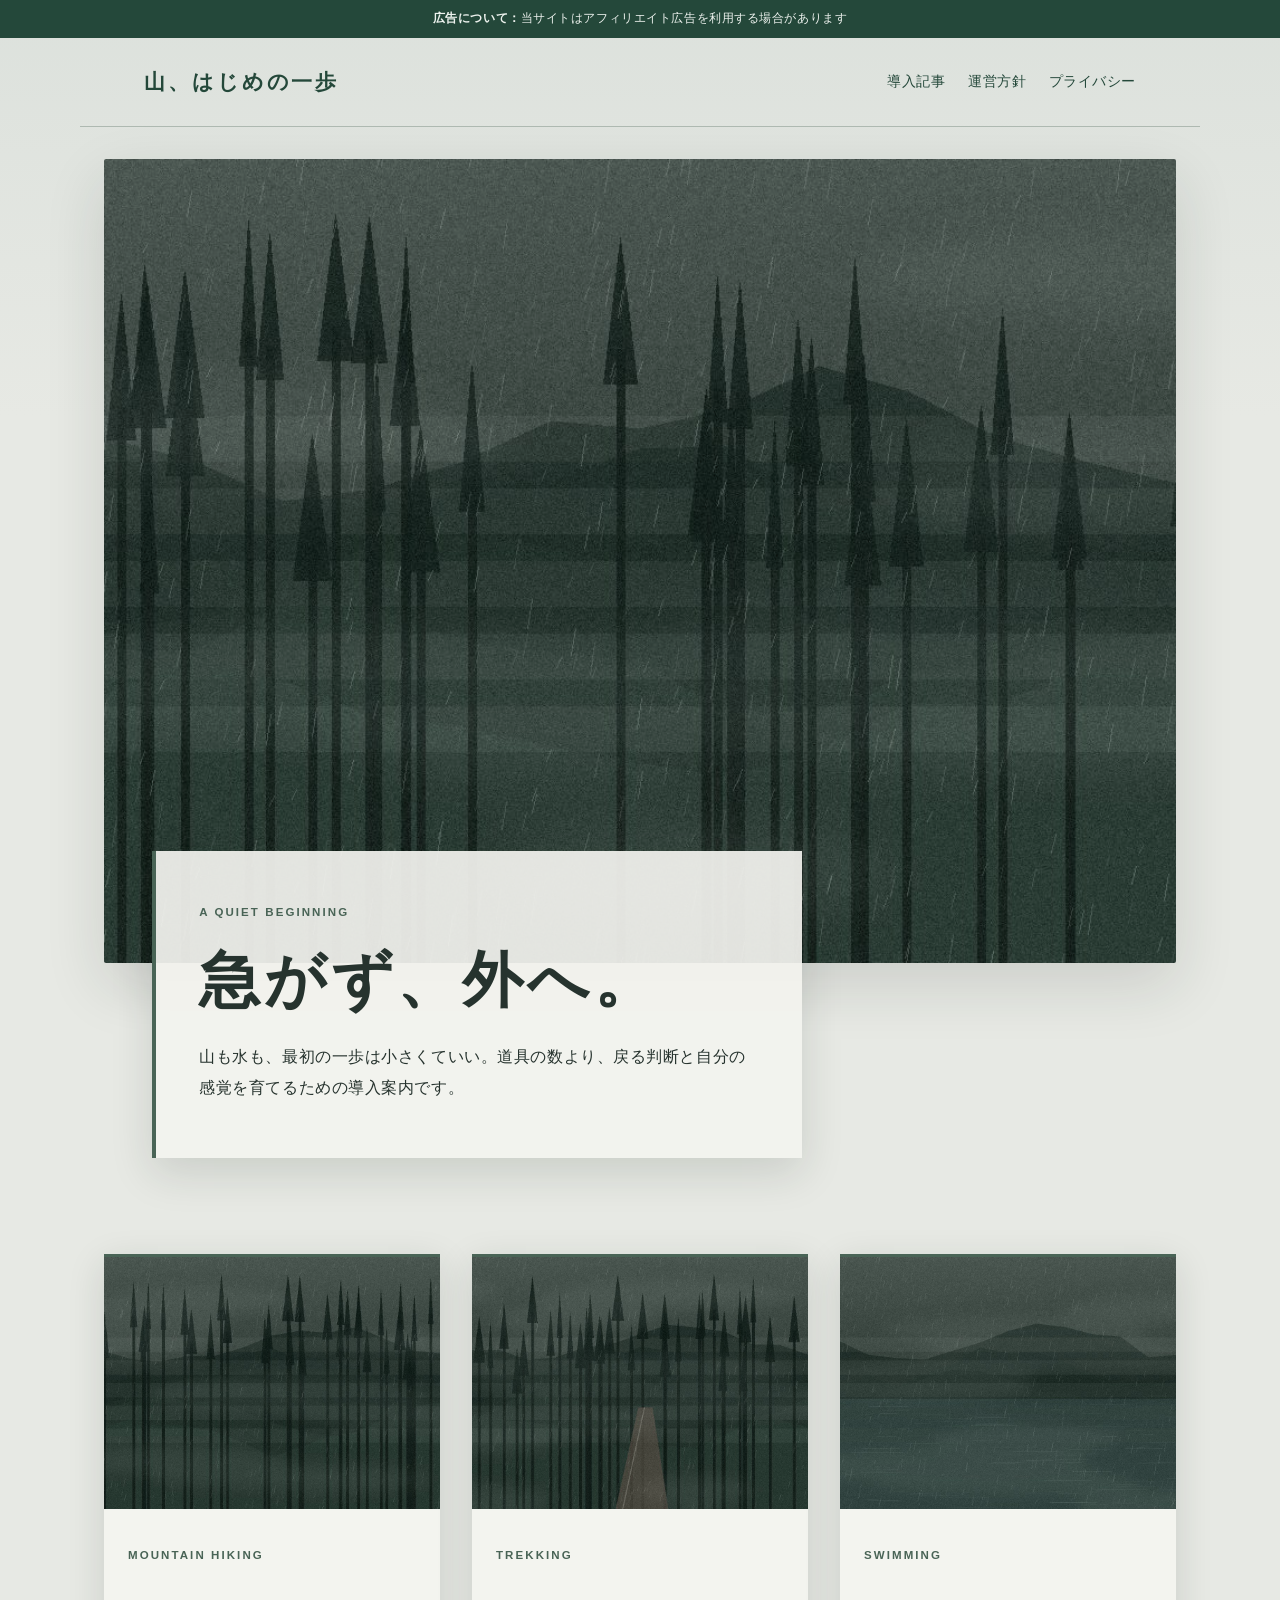
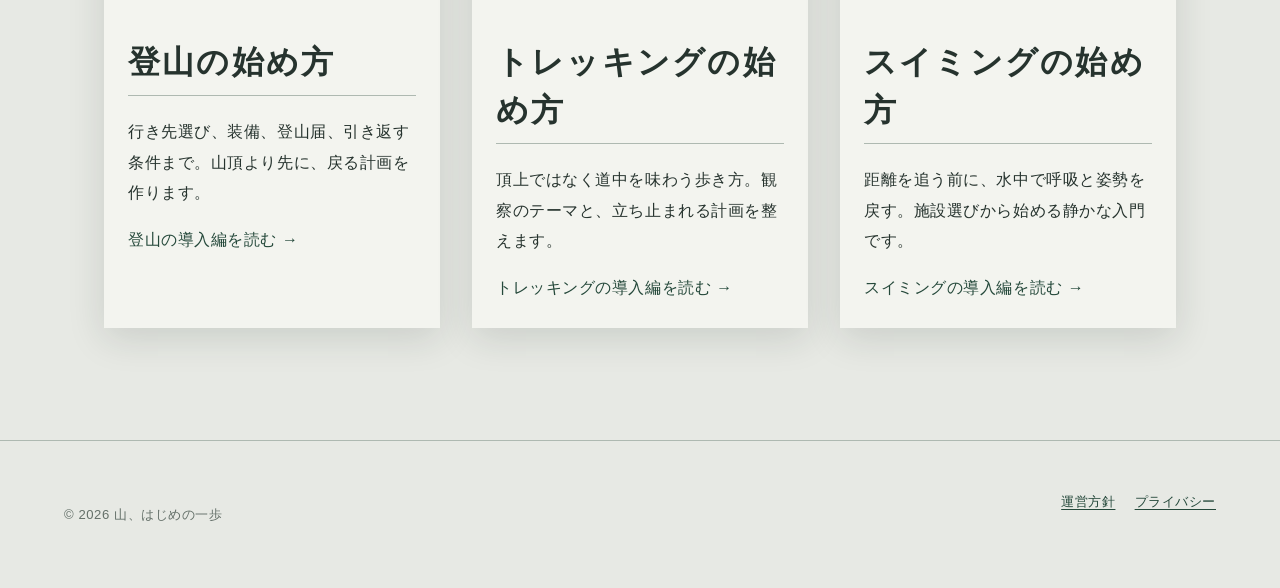
==== index.html @ a0174732 "Add rain-forest themed beginner site for hiking, trekking and swimming Static GitHub Pages site with" ====
<!doctype html><html lang="ja"><head><meta charset="utf-8"><meta name="viewport" content="width=device-width,initial-scale=1"><title>山、はじめの一歩｜登山・トレッキング・スイミング入門</title><meta name="description" content="登山、トレッキング、スイミングを始めたい人へ。少し先を行く経験者が、準備と判断の組み立てを静かに案内します。"><meta name="theme-color" content="#24483a"><link rel="canonical" href="https://isseyuuu.github.io/yama-hajime/"><link rel="icon" href="assets/favicon.svg" type="image/svg+xml"><link rel="stylesheet" href="assets/style.css"><meta property="og:type" content="website"><meta property="og:locale" content="ja_JP"><meta property="og:site_name" content="山、はじめの一歩"><meta property="og:title" content="山、はじめの一歩"><meta property="og:description" content="雨の森のように静かな、三つの初心者ガイド。"><meta property="og:url" content="https://isseyuuu.github.io/yama-hajime/"><meta property="og:image" content="https://isseyuuu.github.io/yama-hajime/assets/images/hero-rain-forest.jpg"><meta name="twitter:card" content="summary_large_image"><script type="application/ld+json">{"@context":"https://schema.org","@type":"WebSite","name":"山、はじめの一歩","url":"https://isseyuuu.github.io/yama-hajime/","description":"登山・トレッキング・スイミングの初心者向け導入メディア"}</script></head><body><a class="skip-link" href="#main">本文へ移動</a><div class="ad-note"><strong>広告について：</strong>当サイトはアフィリエイト広告を利用する場合があります</div><header class="site-header"><a class="logo" href="index.html">山、はじめの一歩</a><nav aria-label="メインナビゲーション"><a href="#articles">導入記事</a><a href="about.html">運営方針</a><a href="privacy.html">プライバシー</a></nav></header><main id="main"><section class="hero fade"><img src="assets/images/hero-rain-forest.jpg" alt="細い雨と霧に包まれた深い森の抽象風景" width="960" height="720" decoding="async"><div class="hero-copy"><p class="eyebrow">A quiet beginning</p><h1>急がず、外へ。</h1><p>山も水も、最初の一歩は小さくていい。道具の数より、戻る判断と自分の感覚を育てるための導入案内です。</p></div></section><section id="articles" class="cards" aria-label="初心者向け記事"><article class="card"><img src="assets/images/mountain-mist.jpg" alt="霧の稜線と雨の森" width="960" height="720" loading="lazy" decoding="async"><div class="card-body"><p class="eyebrow">Mountain hiking</p><h2>登山の始め方</h2><p>行き先選び、装備、登山届、引き返す条件まで。山頂より先に、戻る計画を作ります。</p><a href="articles/mountain-hiking-start.html">登山の導入編を読む →</a></div></article><article class="card"><img src="assets/images/wet-trekking-trail.jpg" alt="雨に濡れた森の小径" width="960" height="720" loading="lazy" decoding="async"><div class="card-body"><p class="eyebrow">Trekking</p><h2>トレッキングの始め方</h2><p>頂上ではなく道中を味わう歩き方。観察のテーマと、立ち止まれる計画を整えます。</p><a href="articles/trekking-start.html">トレッキングの導入編を読む →</a></div></article><article class="card"><img src="assets/images/quiet-water.jpg" alt="雨と霧が重なる静かな水面" width="960" height="720" loading="lazy" decoding="async"><div class="card-body"><p class="eyebrow">Swimming</p><h2>スイミングの始め方</h2><p>距離を追う前に、水中で呼吸と姿勢を戻す。施設選びから始める静かな入門です。</p><a href="articles/swimming-start.html">スイミングの導入編を読む →</a></div></article></section></main><footer><p>© 2026 山、はじめの一歩</p><div class="footer-links"><a href="about.html">運営方針</a><a href="privacy.html">プライバシー</a></div></footer></body></html>
---- assets/style.css ----
:root{color-scheme:light dark;--bg:#e7e9e4;--surface:#f3f4ef;--ink:#26332e;--muted:#647069;--forest:#24483a;--moss:#496456;--bark:#66584b;--mist:#c8ceca;--line:#aeb9b1;--shadow:rgba(25,42,34,.14)}
*{box-sizing:border-box}html{scroll-behavior:smooth}body{margin:0;background:linear-gradient(180deg,#dce1dc 0,var(--bg) 26rem);color:var(--ink);font-family:"Hiragino Sans","Noto Sans JP","Yu Gothic",YuGothic,Meiryo,sans-serif;font-size:1rem;line-height:1.92;letter-spacing:.035em}a{color:var(--forest);text-decoration-thickness:.08em;text-underline-offset:.2em}img{max-width:100%;height:auto;display:block}.skip-link{position:absolute;left:-9999px}.skip-link:focus{left:1rem;top:1rem;background:var(--surface);padding:.6rem 1rem;z-index:10}.ad-note{padding:.45rem 5vw;background:var(--forest);color:#edf2ee;font-size:.78rem;text-align:center}.site-header{max-width:1120px;margin:auto;padding:1.5rem 5vw;display:flex;justify-content:space-between;align-items:center;gap:2rem;border-bottom:1px solid var(--line)}.logo{font-family:Georgia,"Yu Mincho",serif;font-size:1.3rem;font-weight:700;text-decoration:none;letter-spacing:.14em}.site-header nav{display:flex;gap:1.4rem;flex-wrap:wrap}.site-header nav a{text-decoration:none;font-size:.9rem}.breadcrumb{max-width:900px;margin:1.5rem auto;padding:0 1.5rem}.breadcrumb ol{display:flex;gap:.6rem;list-style:none;padding:0;font-size:.8rem;color:var(--muted)}.breadcrumb li+li:before{content:"/";margin-right:.6rem}.hero{position:relative;max-width:1120px;margin:2rem auto 6rem;padding:0 1.5rem}.hero img{width:100%;border-radius:2px;box-shadow:0 22px 60px var(--shadow);filter:saturate(.72) contrast(.95)}.hero-copy{max-width:650px;margin:-7rem 0 0 3rem;position:relative;background:color-mix(in srgb,var(--surface) 92%,transparent);padding:2.4rem 2.7rem;border-left:4px solid var(--moss);box-shadow:0 15px 40px var(--shadow)}h1,h2,h3{font-family:Georgia,"Yu Mincho","Hiragino Mincho ProN",serif;line-height:1.5;letter-spacing:.07em}h1{font-size:clamp(2rem,5vw,3.8rem);margin:.4rem 0 1rem}h2{font-size:clamp(1.45rem,3vw,2rem);margin:4.5rem 0 1.3rem;padding-bottom:.55rem;border-bottom:1px solid var(--line)}h3{font-size:1.15rem;margin:2.1rem 0 .6rem}.eyebrow,.tag{font-size:.72rem;letter-spacing:.18em;text-transform:uppercase;color:var(--moss);font-weight:700}.lead{font-size:1.08rem}.meta,.source-note,figcaption{font-size:.78rem;color:var(--muted)}.article{max-width:760px;margin:0 auto;padding:1rem 1.5rem 7rem}.article p{margin:1.25rem 0}.article-visual{margin:2.7rem -3rem}.article-visual img{width:100%;box-shadow:0 15px 45px var(--shadow)}figcaption{margin-top:.6rem}.toc,.note-box,.cta{margin:3rem 0;padding:1.7rem 2rem;background:var(--surface);border:1px solid var(--line)}.toc ol{columns:2;padding-left:1.3rem}.toc a{text-decoration:none}.steps li{margin:1.1rem 0}.cards{max-width:1120px;margin:0 auto 7rem;padding:0 1.5rem;display:grid;grid-template-columns:repeat(3,1fr);gap:2rem}.card{background:var(--surface);border-top:3px solid var(--moss);box-shadow:0 10px 35px var(--shadow)}.card img{aspect-ratio:4/3;object-fit:cover;filter:saturate(.68)}.card-body{padding:1.5rem}.card a{text-decoration:none}.compare{display:grid;grid-template-columns:1fr 1fr;gap:1rem}.compare section{padding:1.3rem;background:var(--surface);border:1px solid var(--line)}details{border-bottom:1px solid var(--line);padding:1rem 0}summary{cursor:pointer;font-weight:700}.cta{display:none}.ad-options{display:grid;grid-template-columns:1fr 1fr;gap:1rem}.ad-card{display:grid;gap:.5rem}.tag{display:inline-block;margin:0;padding:.15rem .5rem;border:1px solid var(--moss)}footer{border-top:1px solid var(--line);padding:3rem 5vw;display:flex;justify-content:space-between;gap:2rem;color:var(--muted);font-size:.82rem}.footer-links{display:flex;gap:1.2rem}.fade{animation:quiet-in .8s ease both}@keyframes quiet-in{from{opacity:0;transform:translateY(10px)}}
@media(prefers-color-scheme:dark){:root{--bg:#15201b;--surface:#1d2a24;--ink:#d6ddd8;--muted:#9eaaa3;--forest:#9bb8a7;--moss:#819b8c;--bark:#a18e7d;--mist:#4c5a53;--line:#3c4b43;--shadow:rgba(0,0,0,.3)}body{background:linear-gradient(180deg,#111c17 0,var(--bg) 26rem)}.ad-note{background:#0d1712}.hero img{filter:saturate(.55) brightness(.72)}}
@media(max-width:720px){.site-header{align-items:flex-start;flex-direction:column}.cards{grid-template-columns:1fr}.hero{margin-bottom:3rem}.hero-copy{margin:-2rem 1rem 0;padding:1.5rem}.article-visual{margin:2rem 0}.toc ol{columns:1}.compare{grid-template-columns:1fr}footer{flex-direction:column}}
@media(prefers-reduced-motion:reduce){html{scroll-behavior:auto}.fade{animation:none}}
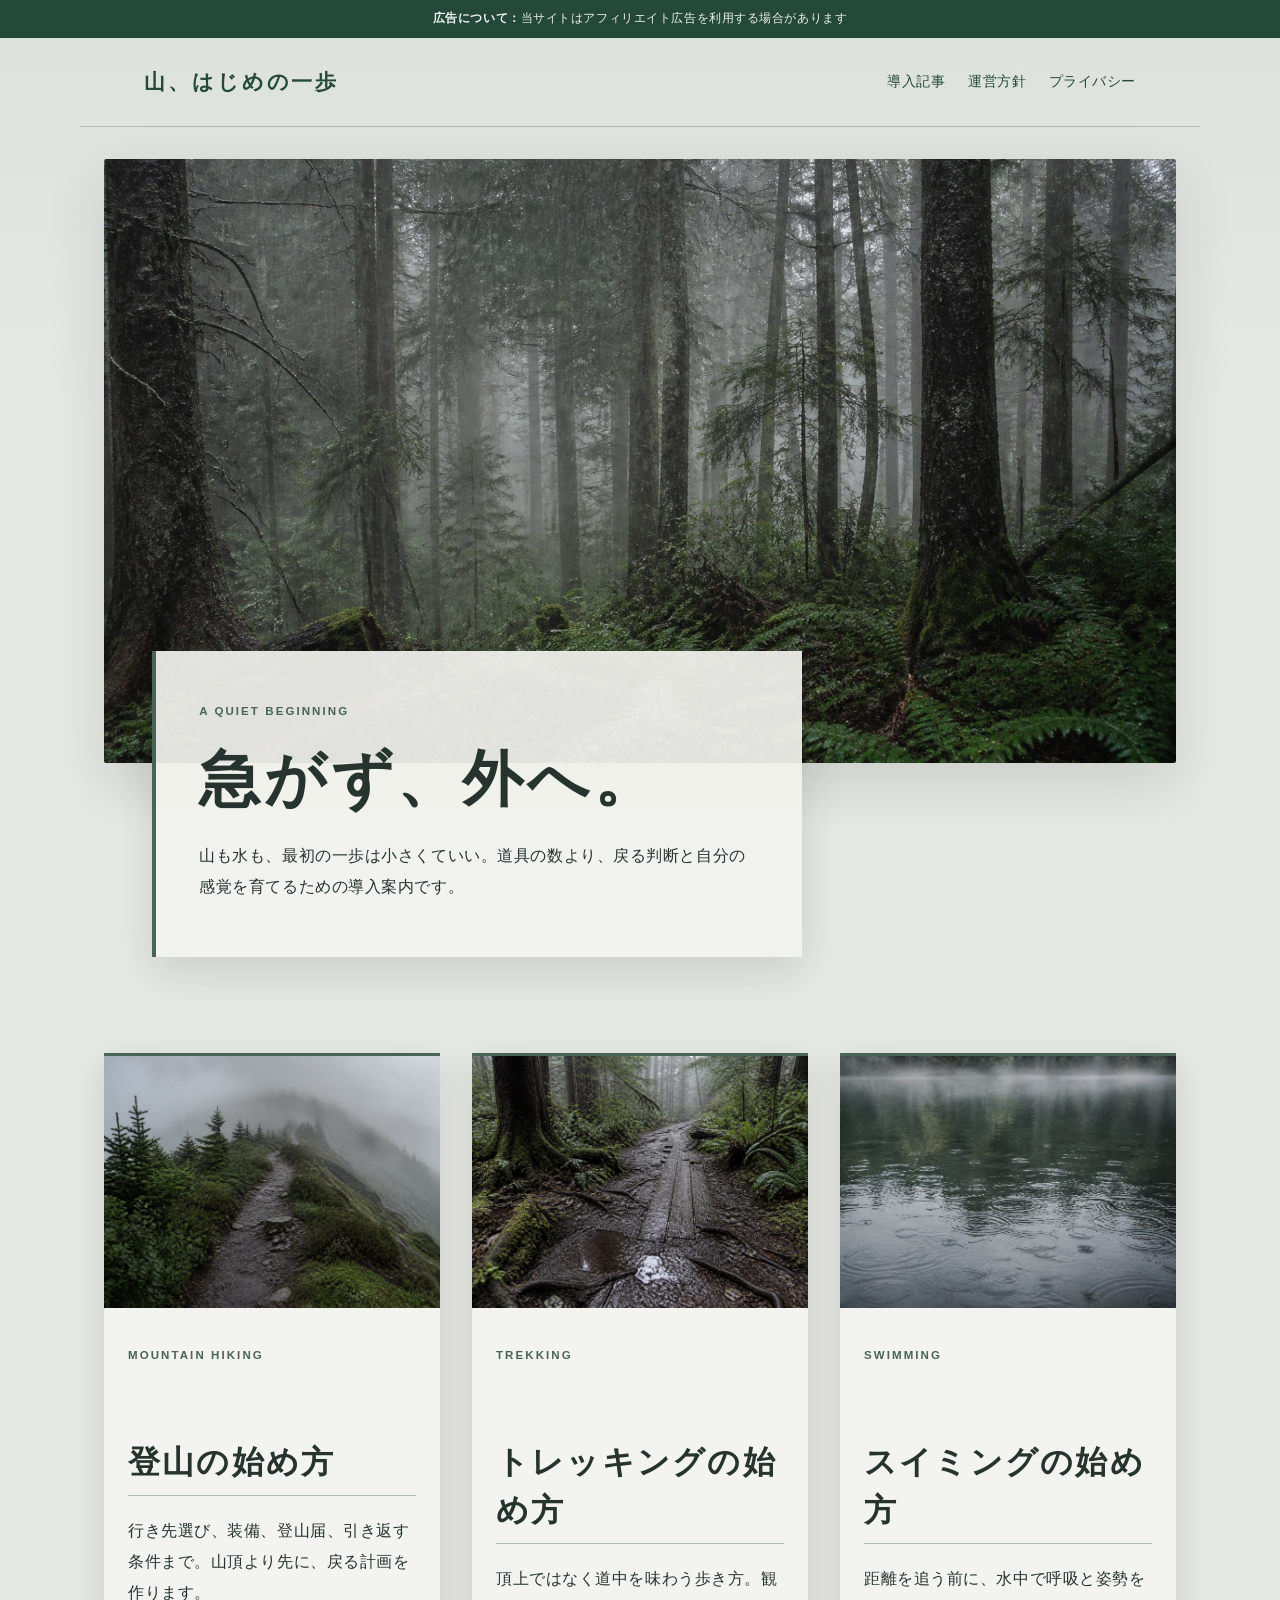
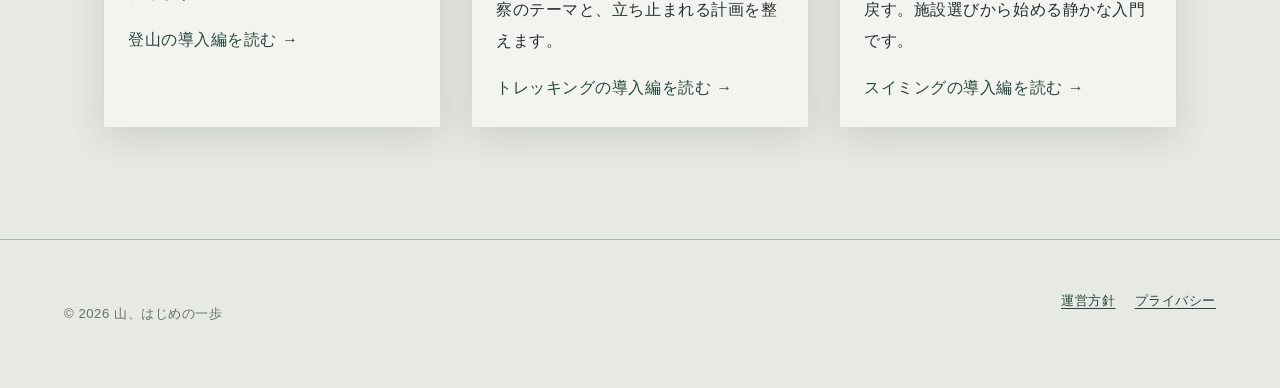
==== commit 2a352ec5: "Replace procedural artwork with photographic rainy-forest assets Regenerate the four site images as " ====
--- a/index.html
+++ b/index.html
@@ -1 +1 @@
-<!doctype html><html lang="ja"><head><meta charset="utf-8"><meta name="viewport" content="width=device-width,initial-scale=1"><title>山、はじめの一歩｜登山・トレッキング・スイミング入門</title><meta name="description" content="登山、トレッキング、スイミングを始めたい人へ。少し先を行く経験者が、準備と判断の組み立てを静かに案内します。"><meta name="theme-color" content="#24483a"><link rel="canonical" href="https://isseyuuu.github.io/yama-hajime/"><link rel="icon" href="assets/favicon.svg" type="image/svg+xml"><link rel="stylesheet" href="assets/style.css"><meta property="og:type" content="website"><meta property="og:locale" content="ja_JP"><meta property="og:site_name" content="山、はじめの一歩"><meta property="og:title" content="山、はじめの一歩"><meta property="og:description" content="雨の森のように静かな、三つの初心者ガイド。"><meta property="og:url" content="https://isseyuuu.github.io/yama-hajime/"><meta property="og:image" content="https://isseyuuu.github.io/yama-hajime/assets/images/hero-rain-forest.jpg"><meta name="twitter:card" content="summary_large_image"><script type="application/ld+json">{"@context":"https://schema.org","@type":"WebSite","name":"山、はじめの一歩","url":"https://isseyuuu.github.io/yama-hajime/","description":"登山・トレッキング・スイミングの初心者向け導入メディア"}</script></head><body><a class="skip-link" href="#main">本文へ移動</a><div class="ad-note"><strong>広告について：</strong>当サイトはアフィリエイト広告を利用する場合があります</div><header class="site-header"><a class="logo" href="index.html">山、はじめの一歩</a><nav aria-label="メインナビゲーション"><a href="#articles">導入記事</a><a href="about.html">運営方針</a><a href="privacy.html">プライバシー</a></nav></header><main id="main"><section class="hero fade"><img src="assets/images/hero-rain-forest.jpg" alt="細い雨と霧に包まれた深い森の抽象風景" width="960" height="720" decoding="async"><div class="hero-copy"><p class="eyebrow">A quiet beginning</p><h1>急がず、外へ。</h1><p>山も水も、最初の一歩は小さくていい。道具の数より、戻る判断と自分の感覚を育てるための導入案内です。</p></div></section><section id="articles" class="cards" aria-label="初心者向け記事"><article class="card"><img src="assets/images/mountain-mist.jpg" alt="霧の稜線と雨の森" width="960" height="720" loading="lazy" decoding="async"><div class="card-body"><p class="eyebrow">Mountain hiking</p><h2>登山の始め方</h2><p>行き先選び、装備、登山届、引き返す条件まで。山頂より先に、戻る計画を作ります。</p><a href="articles/mountain-hiking-start.html">登山の導入編を読む →</a></div></article><article class="card"><img src="assets/images/wet-trekking-trail.jpg" alt="雨に濡れた森の小径" width="960" height="720" loading="lazy" decoding="async"><div class="card-body"><p class="eyebrow">Trekking</p><h2>トレッキングの始め方</h2><p>頂上ではなく道中を味わう歩き方。観察のテーマと、立ち止まれる計画を整えます。</p><a href="articles/trekking-start.html">トレッキングの導入編を読む →</a></div></article><article class="card"><img src="assets/images/quiet-water.jpg" alt="雨と霧が重なる静かな水面" width="960" height="720" loading="lazy" decoding="async"><div class="card-body"><p class="eyebrow">Swimming</p><h2>スイミングの始め方</h2><p>距離を追う前に、水中で呼吸と姿勢を戻す。施設選びから始める静かな入門です。</p><a href="articles/swimming-start.html">スイミングの導入編を読む →</a></div></article></section></main><footer><p>© 2026 山、はじめの一歩</p><div class="footer-links"><a href="about.html">運営方針</a><a href="privacy.html">プライバシー</a></div></footer></body></html>
+<!doctype html><html lang="ja"><head><meta charset="utf-8"><meta name="viewport" content="width=device-width,initial-scale=1"><title>山、はじめの一歩｜登山・トレッキング・スイミング入門</title><meta name="description" content="登山、トレッキング、スイミングを始めたい人へ。少し先を行く経験者が、準備と判断の組み立てを静かに案内します。"><meta name="theme-color" content="#24483a"><link rel="canonical" href="https://isseyuuu.github.io/yama-hajime/"><link rel="icon" href="assets/favicon.svg" type="image/svg+xml"><link rel="stylesheet" href="assets/style.css"><meta property="og:type" content="website"><meta property="og:locale" content="ja_JP"><meta property="og:site_name" content="山、はじめの一歩"><meta property="og:title" content="山、はじめの一歩"><meta property="og:description" content="雨の森のように静かな、三つの初心者ガイド。"><meta property="og:url" content="https://isseyuuu.github.io/yama-hajime/"><meta property="og:image" content="https://isseyuuu.github.io/yama-hajime/assets/images/hero-rain-forest.jpg"><meta name="twitter:card" content="summary_large_image"><script type="application/ld+json">{"@context":"https://schema.org","@type":"WebSite","name":"山、はじめの一歩","url":"https://isseyuuu.github.io/yama-hajime/","description":"登山・トレッキング・スイミングの初心者向け導入メディア"}</script></head><body><a class="skip-link" href="#main">本文へ移動</a><div class="ad-note"><strong>広告について：</strong>当サイトはアフィリエイト広告を利用する場合があります</div><header class="site-header"><a class="logo" href="index.html">山、はじめの一歩</a><nav aria-label="メインナビゲーション"><a href="#articles">導入記事</a><a href="about.html">運営方針</a><a href="privacy.html">プライバシー</a></nav></header><main id="main"><section class="hero fade"><img src="assets/images/hero-rain-forest.jpg" alt="細い雨と霧に包まれた深い森" width="1672" height="941" decoding="async"><div class="hero-copy"><p class="eyebrow">A quiet beginning</p><h1>急がず、外へ。</h1><p>山も水も、最初の一歩は小さくていい。道具の数より、戻る判断と自分の感覚を育てるための導入案内です。</p></div></section><section id="articles" class="cards" aria-label="初心者向け記事"><article class="card"><img src="assets/images/mountain-mist.jpg" alt="霧に包まれた濡れた稜線の登山道" width="1448" height="1086" loading="lazy" decoding="async"><div class="card-body"><p class="eyebrow">Mountain hiking</p><h2>登山の始め方</h2><p>行き先選び、装備、登山届、引き返す条件まで。山頂より先に、戻る計画を作ります。</p><a href="articles/mountain-hiking-start.html">登山の導入編を読む →</a></div></article><article class="card"><img src="assets/images/wet-trekking-trail.jpg" alt="雨に濡れた森の土と木道のトレイル" width="1448" height="1086" loading="lazy" decoding="async"><div class="card-body"><p class="eyebrow">Trekking</p><h2>トレッキングの始め方</h2><p>頂上ではなく道中を味わう歩き方。観察のテーマと、立ち止まれる計画を整えます。</p><a href="articles/trekking-start.html">トレッキングの導入編を読む →</a></div></article><article class="card"><img src="assets/images/quiet-water.jpg" alt="雨粒の波紋と霧が重なる静かな湖面" width="1448" height="1086" loading="lazy" decoding="async"><div class="card-body"><p class="eyebrow">Swimming</p><h2>スイミングの始め方</h2><p>距離を追う前に、水中で呼吸と姿勢を戻す。施設選びから始める静かな入門です。</p><a href="articles/swimming-start.html">スイミングの導入編を読む →</a></div></article></section></main><footer><p>© 2026 山、はじめの一歩</p><div class="footer-links"><a href="about.html">運営方針</a><a href="privacy.html">プライバシー</a></div></footer></body></html>
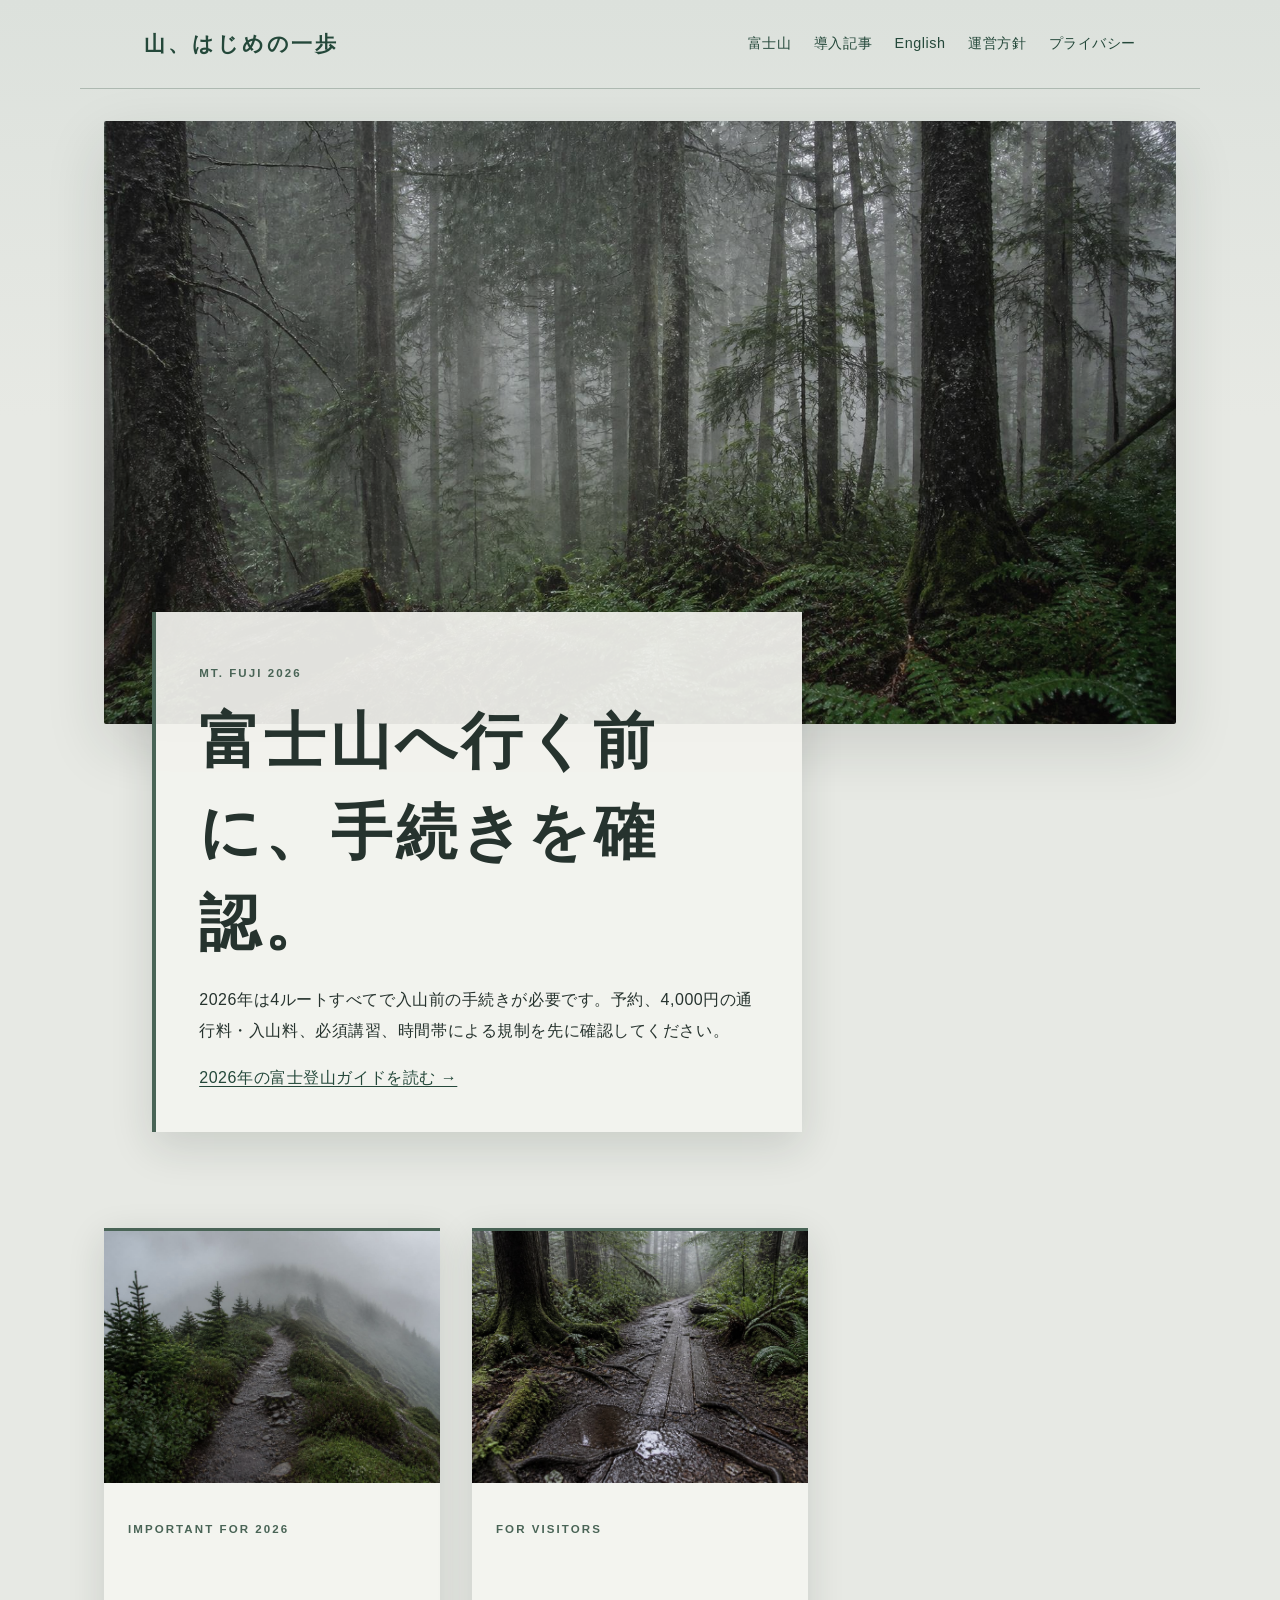
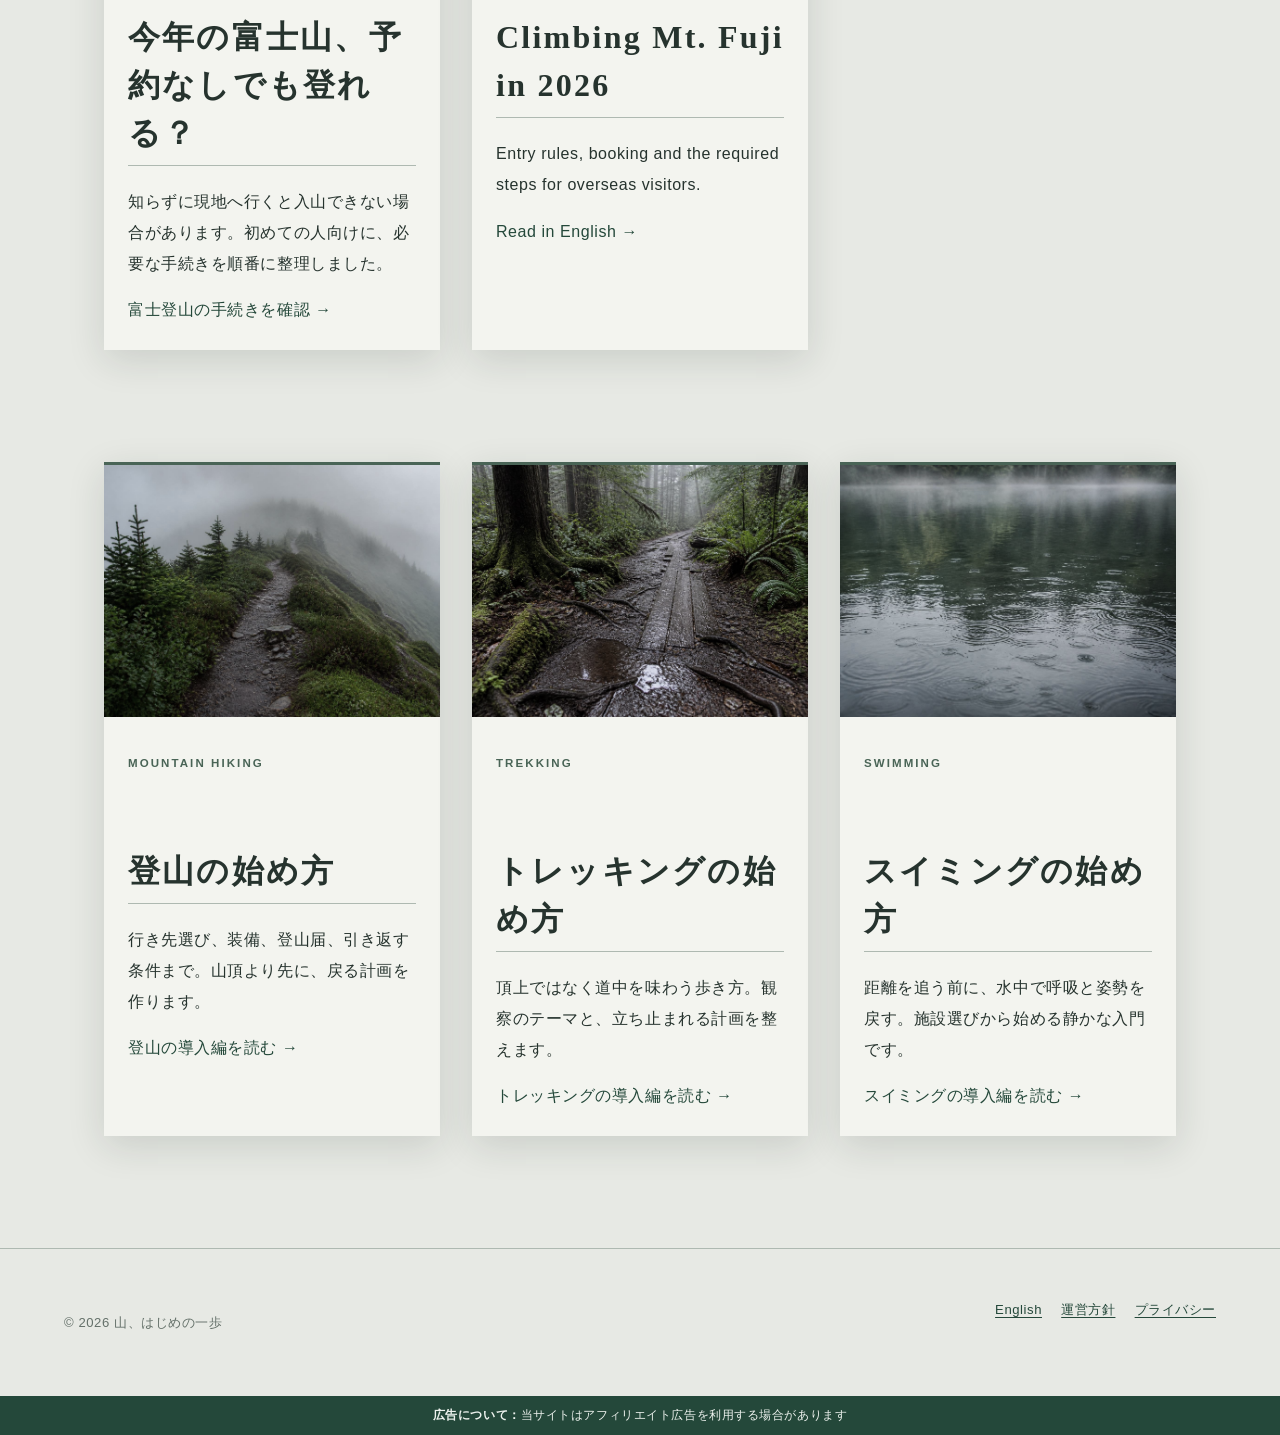
==== commit 227133be: "feat: 富士登山ガイド(日本語)と英語版ページを追加 - articles/fuji-climbing.html を新規作成(2026年の入山手続きを検索意図順に構成) - en/index.ht" ====
--- a/index.html
+++ b/index.html
@@ -1 +1 @@
-<!doctype html><html lang="ja"><head><meta charset="utf-8"><meta name="viewport" content="width=device-width,initial-scale=1"><title>山、はじめの一歩｜登山・トレッキング・スイミング入門</title><meta name="description" content="登山、トレッキング、スイミングを始めたい人へ。少し先を行く経験者が、準備と判断の組み立てを静かに案内します。"><meta name="theme-color" content="#24483a"><link rel="canonical" href="https://isseyuuu.github.io/yama-hajime/"><link rel="icon" href="assets/favicon.svg" type="image/svg+xml"><link rel="stylesheet" href="assets/style.css"><meta property="og:type" content="website"><meta property="og:locale" content="ja_JP"><meta property="og:site_name" content="山、はじめの一歩"><meta property="og:title" content="山、はじめの一歩"><meta property="og:description" content="雨の森のように静かな、三つの初心者ガイド。"><meta property="og:url" content="https://isseyuuu.github.io/yama-hajime/"><meta property="og:image" content="https://isseyuuu.github.io/yama-hajime/assets/images/hero-rain-forest.jpg"><meta name="twitter:card" content="summary_large_image"><script type="application/ld+json">{"@context":"https://schema.org","@type":"WebSite","name":"山、はじめの一歩","url":"https://isseyuuu.github.io/yama-hajime/","description":"登山・トレッキング・スイミングの初心者向け導入メディア"}</script></head><body><a class="skip-link" href="#main">本文へ移動</a><div class="ad-note"><strong>広告について：</strong>当サイトはアフィリエイト広告を利用する場合があります</div><header class="site-header"><a class="logo" href="index.html">山、はじめの一歩</a><nav aria-label="メインナビゲーション"><a href="#articles">導入記事</a><a href="about.html">運営方針</a><a href="privacy.html">プライバシー</a></nav></header><main id="main"><section class="hero fade"><img src="assets/images/hero-rain-forest.jpg" alt="細い雨と霧に包まれた深い森" width="1672" height="941" decoding="async"><div class="hero-copy"><p class="eyebrow">A quiet beginning</p><h1>急がず、外へ。</h1><p>山も水も、最初の一歩は小さくていい。道具の数より、戻る判断と自分の感覚を育てるための導入案内です。</p></div></section><section id="articles" class="cards" aria-label="初心者向け記事"><article class="card"><img src="assets/images/mountain-mist.jpg" alt="霧に包まれた濡れた稜線の登山道" width="1448" height="1086" loading="lazy" decoding="async"><div class="card-body"><p class="eyebrow">Mountain hiking</p><h2>登山の始め方</h2><p>行き先選び、装備、登山届、引き返す条件まで。山頂より先に、戻る計画を作ります。</p><a href="articles/mountain-hiking-start.html">登山の導入編を読む →</a></div></article><article class="card"><img src="assets/images/wet-trekking-trail.jpg" alt="雨に濡れた森の土と木道のトレイル" width="1448" height="1086" loading="lazy" decoding="async"><div class="card-body"><p class="eyebrow">Trekking</p><h2>トレッキングの始め方</h2><p>頂上ではなく道中を味わう歩き方。観察のテーマと、立ち止まれる計画を整えます。</p><a href="articles/trekking-start.html">トレッキングの導入編を読む →</a></div></article><article class="card"><img src="assets/images/quiet-water.jpg" alt="雨粒の波紋と霧が重なる静かな湖面" width="1448" height="1086" loading="lazy" decoding="async"><div class="card-body"><p class="eyebrow">Swimming</p><h2>スイミングの始め方</h2><p>距離を追う前に、水中で呼吸と姿勢を戻す。施設選びから始める静かな入門です。</p><a href="articles/swimming-start.html">スイミングの導入編を読む →</a></div></article></section></main><footer><p>© 2026 山、はじめの一歩</p><div class="footer-links"><a href="about.html">運営方針</a><a href="privacy.html">プライバシー</a></div></footer></body></html>
+<!doctype html><html lang="ja"><head><meta charset="utf-8"><meta name="viewport" content="width=device-width,initial-scale=1"><title>山、はじめの一歩｜富士登山・登山・トレッキング入門</title><meta name="description" content="2026年の富士登山手続きと、登山・トレッキング・スイミングを始める人のための案内です。"><meta name="theme-color" content="#24483a"><link rel="canonical" href="https://isseyuuu.github.io/yama-hajime/"><link rel="alternate" hreflang="ja" href="https://isseyuuu.github.io/yama-hajime/"><link rel="alternate" hreflang="en" href="https://isseyuuu.github.io/yama-hajime/en/"><link rel="icon" href="assets/favicon.svg" type="image/svg+xml"><link rel="stylesheet" href="assets/style.css"><meta property="og:type" content="website"><meta property="og:locale" content="ja_JP"><meta property="og:site_name" content="山、はじめの一歩"><meta property="og:title" content="山、はじめの一歩"><meta property="og:description" content="2026年の富士登山と、外へ出るための初心者ガイド。"><meta property="og:url" content="https://isseyuuu.github.io/yama-hajime/"><meta property="og:image" content="https://isseyuuu.github.io/yama-hajime/assets/images/hero-rain-forest.jpg"><meta name="twitter:card" content="summary_large_image"><script type="application/ld+json">{"@context":"https://schema.org","@type":"WebSite","name":"山、はじめの一歩","url":"https://isseyuuu.github.io/yama-hajime/","description":"富士登山・登山・トレッキング・スイミングの初心者向け導入メディア"}</script></head><body><a class="skip-link" href="#main">本文へ移動</a><header class="site-header"><a class="logo" href="index.html">山、はじめの一歩</a><nav aria-label="メインナビゲーション"><a href="#fuji">富士山</a><a href="#articles">導入記事</a><a href="en/index.html" lang="en">English</a><a href="about.html">運営方針</a><a href="privacy.html">プライバシー</a></nav></header><main id="main"><section class="hero fade"><img src="assets/images/hero-rain-forest.jpg" alt="細い雨と霧に包まれた深い森" width="1672" height="941" decoding="async"><div class="hero-copy"><p class="eyebrow">Mt. Fuji 2026</p><h1>富士山へ行く前に、手続きを確認。</h1><p>2026年は4ルートすべてで入山前の手続きが必要です。予約、4,000円の通行料・入山料、必須講習、時間帯による規制を先に確認してください。</p><a href="articles/fuji-climbing.html">2026年の富士登山ガイドを読む →</a></div></section><section id="fuji" class="cards" aria-label="富士山の記事"><article class="card"><img src="assets/images/mountain-mist.jpg" alt="霧に包まれた濡れた稜線の登山道" width="1448" height="1086" loading="lazy" decoding="async"><div class="card-body"><p class="eyebrow">Important for 2026</p><h2>今年の富士山、予約なしでも登れる？</h2><p>知らずに現地へ行くと入山できない場合があります。初めての人向けに、必要な手続きを順番に整理しました。</p><a href="articles/fuji-climbing.html">富士登山の手続きを確認 →</a></div></article><article class="card"><img src="assets/images/wet-trekking-trail.jpg" alt="雨に濡れた森の土と木道のトレイル" width="1448" height="1086" loading="lazy" decoding="async"><div class="card-body"><p class="eyebrow">For visitors</p><h2 lang="en">Climbing Mt. Fuji in 2026</h2><p lang="en">Entry rules, booking and the required steps for overseas visitors.</p><a href="en/fuji-climbing.html" lang="en">Read in English →</a></div></article></section><section id="articles" class="cards" aria-label="初心者向け記事"><article class="card"><img src="assets/images/mountain-mist.jpg" alt="霧に包まれた濡れた稜線の登山道" width="1448" height="1086" loading="lazy" decoding="async"><div class="card-body"><p class="eyebrow">Mountain hiking</p><h2>登山の始め方</h2><p>行き先選び、装備、登山届、引き返す条件まで。山頂より先に、戻る計画を作ります。</p><a href="articles/mountain-hiking-start.html">登山の導入編を読む →</a></div></article><article class="card"><img src="assets/images/wet-trekking-trail.jpg" alt="雨に濡れた森の土と木道のトレイル" width="1448" height="1086" loading="lazy" decoding="async"><div class="card-body"><p class="eyebrow">Trekking</p><h2>トレッキングの始め方</h2><p>頂上ではなく道中を味わう歩き方。観察のテーマと、立ち止まれる計画を整えます。</p><a href="articles/trekking-start.html">トレッキングの導入編を読む →</a></div></article><article class="card"><img src="assets/images/quiet-water.jpg" alt="雨粒の波紋と霧が重なる静かな湖面" width="1448" height="1086" loading="lazy" decoding="async"><div class="card-body"><p class="eyebrow">Swimming</p><h2>スイミングの始め方</h2><p>距離を追う前に、水中で呼吸と姿勢を戻す。施設選びから始める静かな入門です。</p><a href="articles/swimming-start.html">スイミングの導入編を読む →</a></div></article></section></main><footer><p>© 2026 山、はじめの一歩</p><div class="footer-links"><a href="en/index.html" lang="en">English</a><a href="about.html">運営方針</a><a href="privacy.html">プライバシー</a></div></footer><div class="ad-note"><strong>広告について：</strong>当サイトはアフィリエイト広告を利用する場合があります</div></body></html>
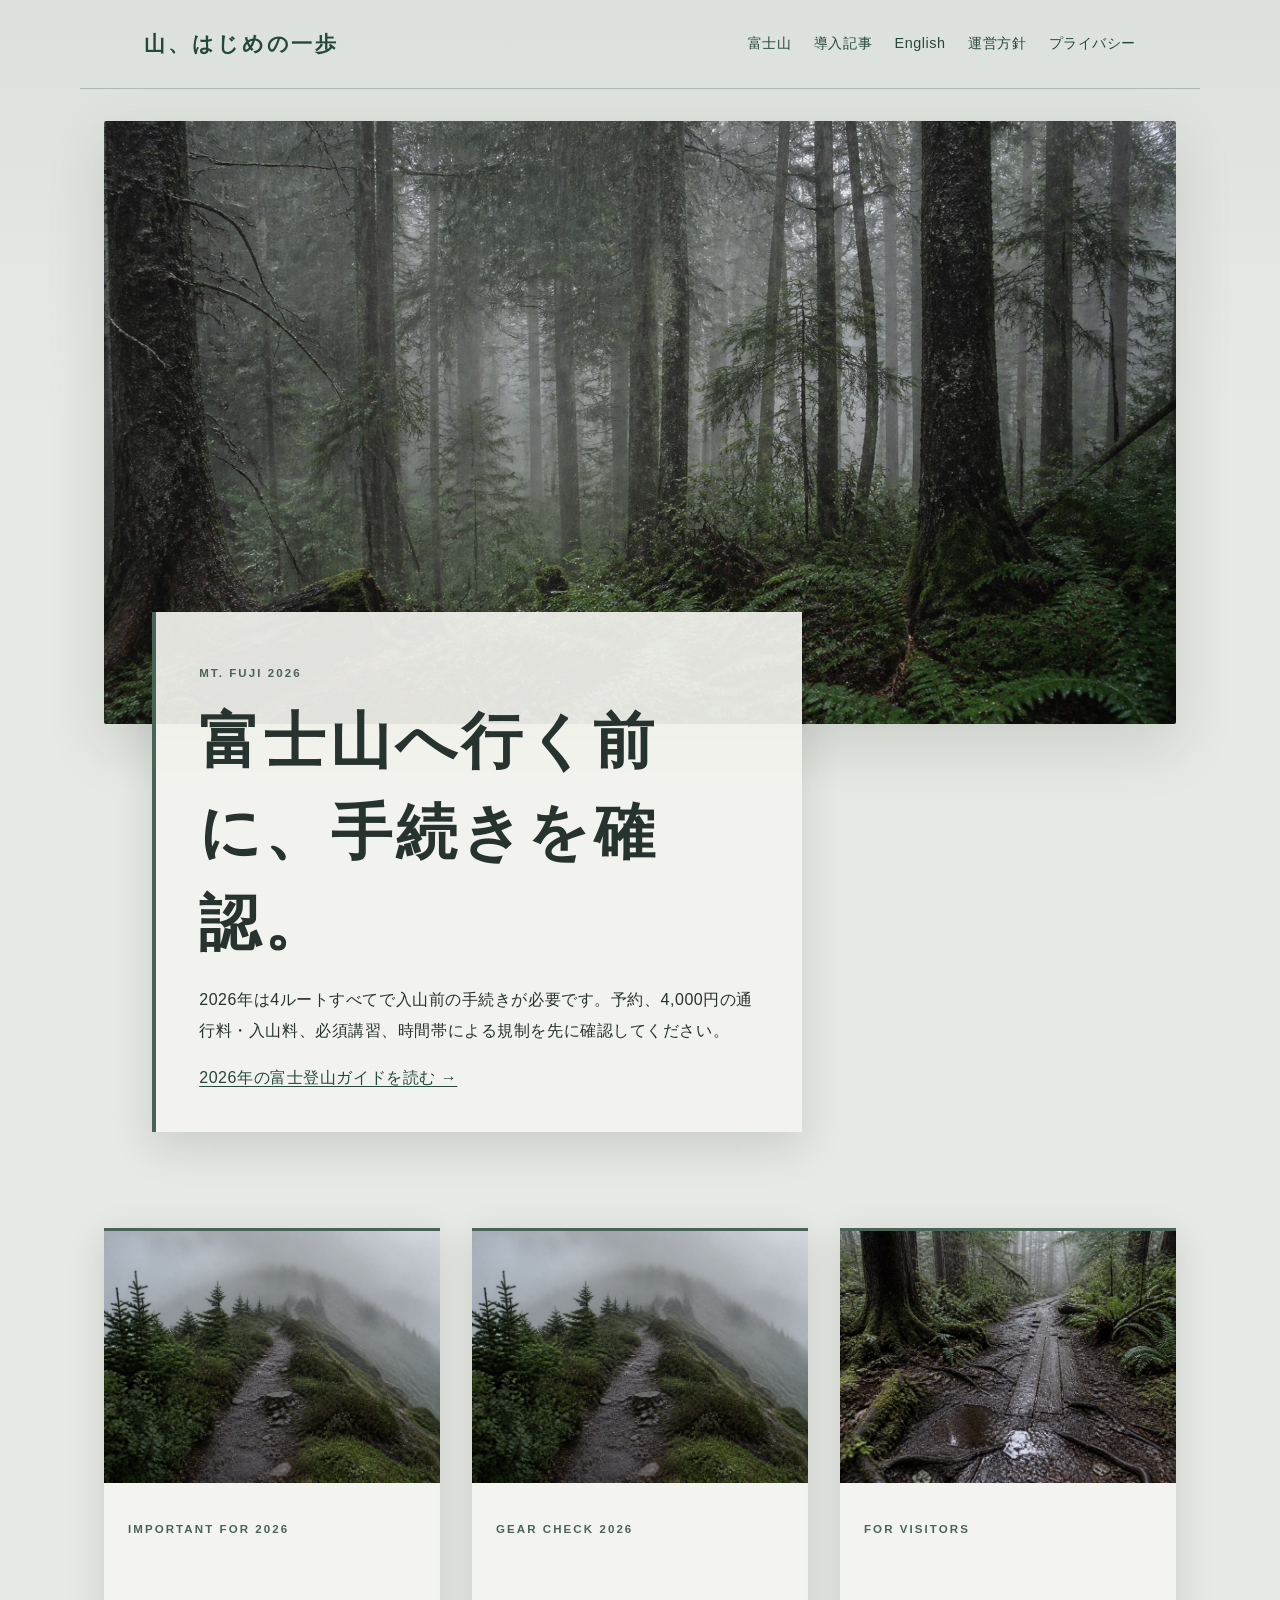
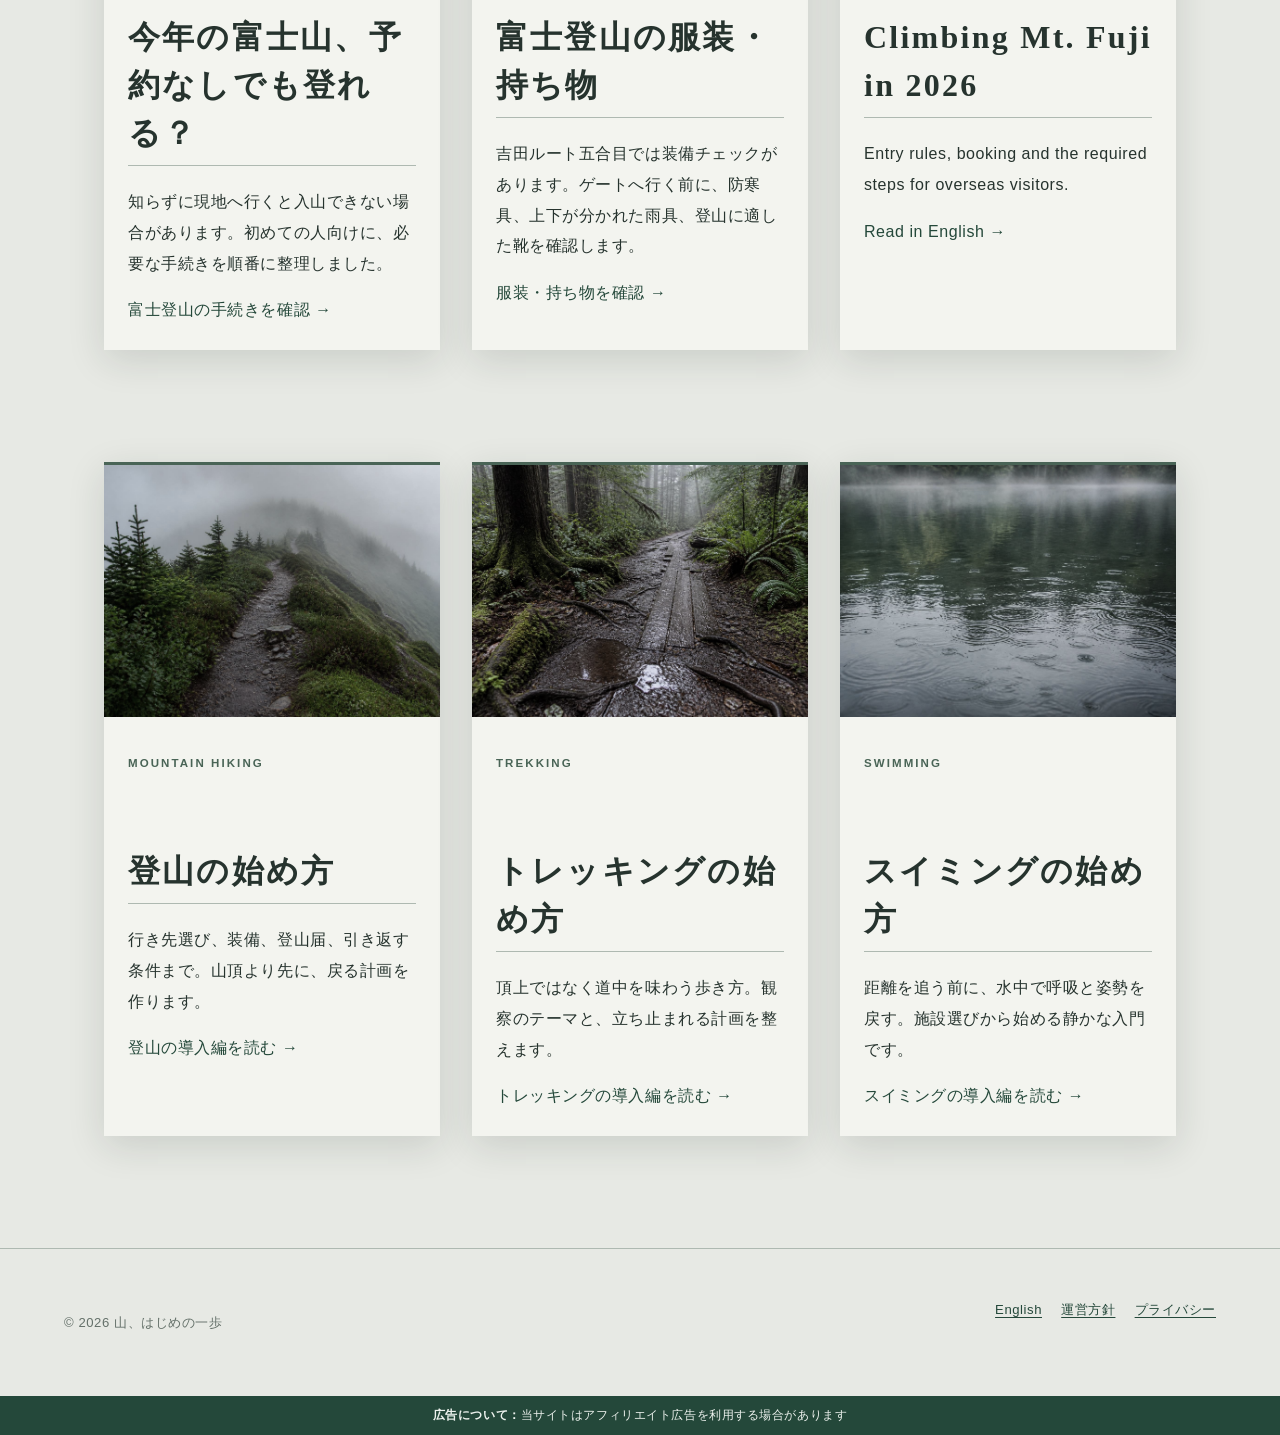
==== commit 5112ebae: "feat: add Mt. Fuji gear guide and 2026 opening dates - articles/fuji-climbing.html: fill 2026 openin" ====
--- a/index.html
+++ b/index.html
@@ -1 +1 @@
-<!doctype html><html lang="ja"><head><meta charset="utf-8"><meta name="viewport" content="width=device-width,initial-scale=1"><title>山、はじめの一歩｜富士登山・登山・トレッキング入門</title><meta name="description" content="2026年の富士登山手続きと、登山・トレッキング・スイミングを始める人のための案内です。"><meta name="theme-color" content="#24483a"><link rel="canonical" href="https://isseyuuu.github.io/yama-hajime/"><link rel="alternate" hreflang="ja" href="https://isseyuuu.github.io/yama-hajime/"><link rel="alternate" hreflang="en" href="https://isseyuuu.github.io/yama-hajime/en/"><link rel="icon" href="assets/favicon.svg" type="image/svg+xml"><link rel="stylesheet" href="assets/style.css"><meta property="og:type" content="website"><meta property="og:locale" content="ja_JP"><meta property="og:site_name" content="山、はじめの一歩"><meta property="og:title" content="山、はじめの一歩"><meta property="og:description" content="2026年の富士登山と、外へ出るための初心者ガイド。"><meta property="og:url" content="https://isseyuuu.github.io/yama-hajime/"><meta property="og:image" content="https://isseyuuu.github.io/yama-hajime/assets/images/hero-rain-forest.jpg"><meta name="twitter:card" content="summary_large_image"><script type="application/ld+json">{"@context":"https://schema.org","@type":"WebSite","name":"山、はじめの一歩","url":"https://isseyuuu.github.io/yama-hajime/","description":"富士登山・登山・トレッキング・スイミングの初心者向け導入メディア"}</script></head><body><a class="skip-link" href="#main">本文へ移動</a><header class="site-header"><a class="logo" href="index.html">山、はじめの一歩</a><nav aria-label="メインナビゲーション"><a href="#fuji">富士山</a><a href="#articles">導入記事</a><a href="en/index.html" lang="en">English</a><a href="about.html">運営方針</a><a href="privacy.html">プライバシー</a></nav></header><main id="main"><section class="hero fade"><img src="assets/images/hero-rain-forest.jpg" alt="細い雨と霧に包まれた深い森" width="1672" height="941" decoding="async"><div class="hero-copy"><p class="eyebrow">Mt. Fuji 2026</p><h1>富士山へ行く前に、手続きを確認。</h1><p>2026年は4ルートすべてで入山前の手続きが必要です。予約、4,000円の通行料・入山料、必須講習、時間帯による規制を先に確認してください。</p><a href="articles/fuji-climbing.html">2026年の富士登山ガイドを読む →</a></div></section><section id="fuji" class="cards" aria-label="富士山の記事"><article class="card"><img src="assets/images/mountain-mist.jpg" alt="霧に包まれた濡れた稜線の登山道" width="1448" height="1086" loading="lazy" decoding="async"><div class="card-body"><p class="eyebrow">Important for 2026</p><h2>今年の富士山、予約なしでも登れる？</h2><p>知らずに現地へ行くと入山できない場合があります。初めての人向けに、必要な手続きを順番に整理しました。</p><a href="articles/fuji-climbing.html">富士登山の手続きを確認 →</a></div></article><article class="card"><img src="assets/images/wet-trekking-trail.jpg" alt="雨に濡れた森の土と木道のトレイル" width="1448" height="1086" loading="lazy" decoding="async"><div class="card-body"><p class="eyebrow">For visitors</p><h2 lang="en">Climbing Mt. Fuji in 2026</h2><p lang="en">Entry rules, booking and the required steps for overseas visitors.</p><a href="en/fuji-climbing.html" lang="en">Read in English →</a></div></article></section><section id="articles" class="cards" aria-label="初心者向け記事"><article class="card"><img src="assets/images/mountain-mist.jpg" alt="霧に包まれた濡れた稜線の登山道" width="1448" height="1086" loading="lazy" decoding="async"><div class="card-body"><p class="eyebrow">Mountain hiking</p><h2>登山の始め方</h2><p>行き先選び、装備、登山届、引き返す条件まで。山頂より先に、戻る計画を作ります。</p><a href="articles/mountain-hiking-start.html">登山の導入編を読む →</a></div></article><article class="card"><img src="assets/images/wet-trekking-trail.jpg" alt="雨に濡れた森の土と木道のトレイル" width="1448" height="1086" loading="lazy" decoding="async"><div class="card-body"><p class="eyebrow">Trekking</p><h2>トレッキングの始め方</h2><p>頂上ではなく道中を味わう歩き方。観察のテーマと、立ち止まれる計画を整えます。</p><a href="articles/trekking-start.html">トレッキングの導入編を読む →</a></div></article><article class="card"><img src="assets/images/quiet-water.jpg" alt="雨粒の波紋と霧が重なる静かな湖面" width="1448" height="1086" loading="lazy" decoding="async"><div class="card-body"><p class="eyebrow">Swimming</p><h2>スイミングの始め方</h2><p>距離を追う前に、水中で呼吸と姿勢を戻す。施設選びから始める静かな入門です。</p><a href="articles/swimming-start.html">スイミングの導入編を読む →</a></div></article></section></main><footer><p>© 2026 山、はじめの一歩</p><div class="footer-links"><a href="en/index.html" lang="en">English</a><a href="about.html">運営方針</a><a href="privacy.html">プライバシー</a></div></footer><div class="ad-note"><strong>広告について：</strong>当サイトはアフィリエイト広告を利用する場合があります</div></body></html>
+<!doctype html><html lang="ja"><head><meta charset="utf-8"><meta name="viewport" content="width=device-width,initial-scale=1"><title>山、はじめの一歩｜富士登山・登山・トレッキング入門</title><meta name="description" content="2026年の富士登山手続きと、登山・トレッキング・スイミングを始める人のための案内です。"><meta name="theme-color" content="#24483a"><link rel="canonical" href="https://isseyuuu.github.io/yama-hajime/"><link rel="alternate" hreflang="ja" href="https://isseyuuu.github.io/yama-hajime/"><link rel="alternate" hreflang="en" href="https://isseyuuu.github.io/yama-hajime/en/"><link rel="icon" href="assets/favicon.svg" type="image/svg+xml"><link rel="stylesheet" href="assets/style.css"><meta property="og:type" content="website"><meta property="og:locale" content="ja_JP"><meta property="og:site_name" content="山、はじめの一歩"><meta property="og:title" content="山、はじめの一歩"><meta property="og:description" content="2026年の富士登山と、外へ出るための初心者ガイド。"><meta property="og:url" content="https://isseyuuu.github.io/yama-hajime/"><meta property="og:image" content="https://isseyuuu.github.io/yama-hajime/assets/images/hero-rain-forest.jpg"><meta name="twitter:card" content="summary_large_image"><script type="application/ld+json">{"@context":"https://schema.org","@type":"WebSite","name":"山、はじめの一歩","url":"https://isseyuuu.github.io/yama-hajime/","description":"富士登山・登山・トレッキング・スイミングの初心者向け導入メディア"}</script></head><body><a class="skip-link" href="#main">本文へ移動</a><header class="site-header"><a class="logo" href="index.html">山、はじめの一歩</a><nav aria-label="メインナビゲーション"><a href="#fuji">富士山</a><a href="#articles">導入記事</a><a href="en/index.html" lang="en">English</a><a href="about.html">運営方針</a><a href="privacy.html">プライバシー</a></nav></header><main id="main"><section class="hero fade"><img src="assets/images/hero-rain-forest.jpg" alt="細い雨と霧に包まれた深い森" width="1672" height="941" decoding="async"><div class="hero-copy"><p class="eyebrow">Mt. Fuji 2026</p><h1>富士山へ行く前に、手続きを確認。</h1><p>2026年は4ルートすべてで入山前の手続きが必要です。予約、4,000円の通行料・入山料、必須講習、時間帯による規制を先に確認してください。</p><a href="articles/fuji-climbing.html">2026年の富士登山ガイドを読む →</a></div></section><section id="fuji" class="cards" aria-label="富士山の記事"><article class="card"><img src="assets/images/mountain-mist.jpg" alt="霧に包まれた濡れた稜線の登山道" width="1448" height="1086" loading="lazy" decoding="async"><div class="card-body"><p class="eyebrow">Important for 2026</p><h2>今年の富士山、予約なしでも登れる？</h2><p>知らずに現地へ行くと入山できない場合があります。初めての人向けに、必要な手続きを順番に整理しました。</p><a href="articles/fuji-climbing.html">富士登山の手続きを確認 →</a></div></article><article class="card"><img src="assets/images/mountain-mist.jpg" alt="霧に包まれた濡れた稜線の登山道" width="1448" height="1086" loading="lazy" decoding="async"><div class="card-body"><p class="eyebrow">Gear check 2026</p><h2>富士登山の服装・持ち物</h2><p>吉田ルート五合目では装備チェックがあります。ゲートへ行く前に、防寒具、上下が分かれた雨具、登山に適した靴を確認します。</p><a href="articles/fuji-climbing-gear.html">服装・持ち物を確認 →</a></div></article><article class="card"><img src="assets/images/wet-trekking-trail.jpg" alt="雨に濡れた森の土と木道のトレイル" width="1448" height="1086" loading="lazy" decoding="async"><div class="card-body"><p class="eyebrow">For visitors</p><h2 lang="en">Climbing Mt. Fuji in 2026</h2><p lang="en">Entry rules, booking and the required steps for overseas visitors.</p><a href="en/fuji-climbing.html" lang="en">Read in English →</a></div></article></section><section id="articles" class="cards" aria-label="初心者向け記事"><article class="card"><img src="assets/images/mountain-mist.jpg" alt="霧に包まれた濡れた稜線の登山道" width="1448" height="1086" loading="lazy" decoding="async"><div class="card-body"><p class="eyebrow">Mountain hiking</p><h2>登山の始め方</h2><p>行き先選び、装備、登山届、引き返す条件まで。山頂より先に、戻る計画を作ります。</p><a href="articles/mountain-hiking-start.html">登山の導入編を読む →</a></div></article><article class="card"><img src="assets/images/wet-trekking-trail.jpg" alt="雨に濡れた森の土と木道のトレイル" width="1448" height="1086" loading="lazy" decoding="async"><div class="card-body"><p class="eyebrow">Trekking</p><h2>トレッキングの始め方</h2><p>頂上ではなく道中を味わう歩き方。観察のテーマと、立ち止まれる計画を整えます。</p><a href="articles/trekking-start.html">トレッキングの導入編を読む →</a></div></article><article class="card"><img src="assets/images/quiet-water.jpg" alt="雨粒の波紋と霧が重なる静かな湖面" width="1448" height="1086" loading="lazy" decoding="async"><div class="card-body"><p class="eyebrow">Swimming</p><h2>スイミングの始め方</h2><p>距離を追う前に、水中で呼吸と姿勢を戻す。施設選びから始める静かな入門です。</p><a href="articles/swimming-start.html">スイミングの導入編を読む →</a></div></article></section></main><footer><p>© 2026 山、はじめの一歩</p><div class="footer-links"><a href="en/index.html" lang="en">English</a><a href="about.html">運営方針</a><a href="privacy.html">プライバシー</a></div></footer><div class="ad-note"><strong>広告について：</strong>当サイトはアフィリエイト広告を利用する場合があります</div></body></html>
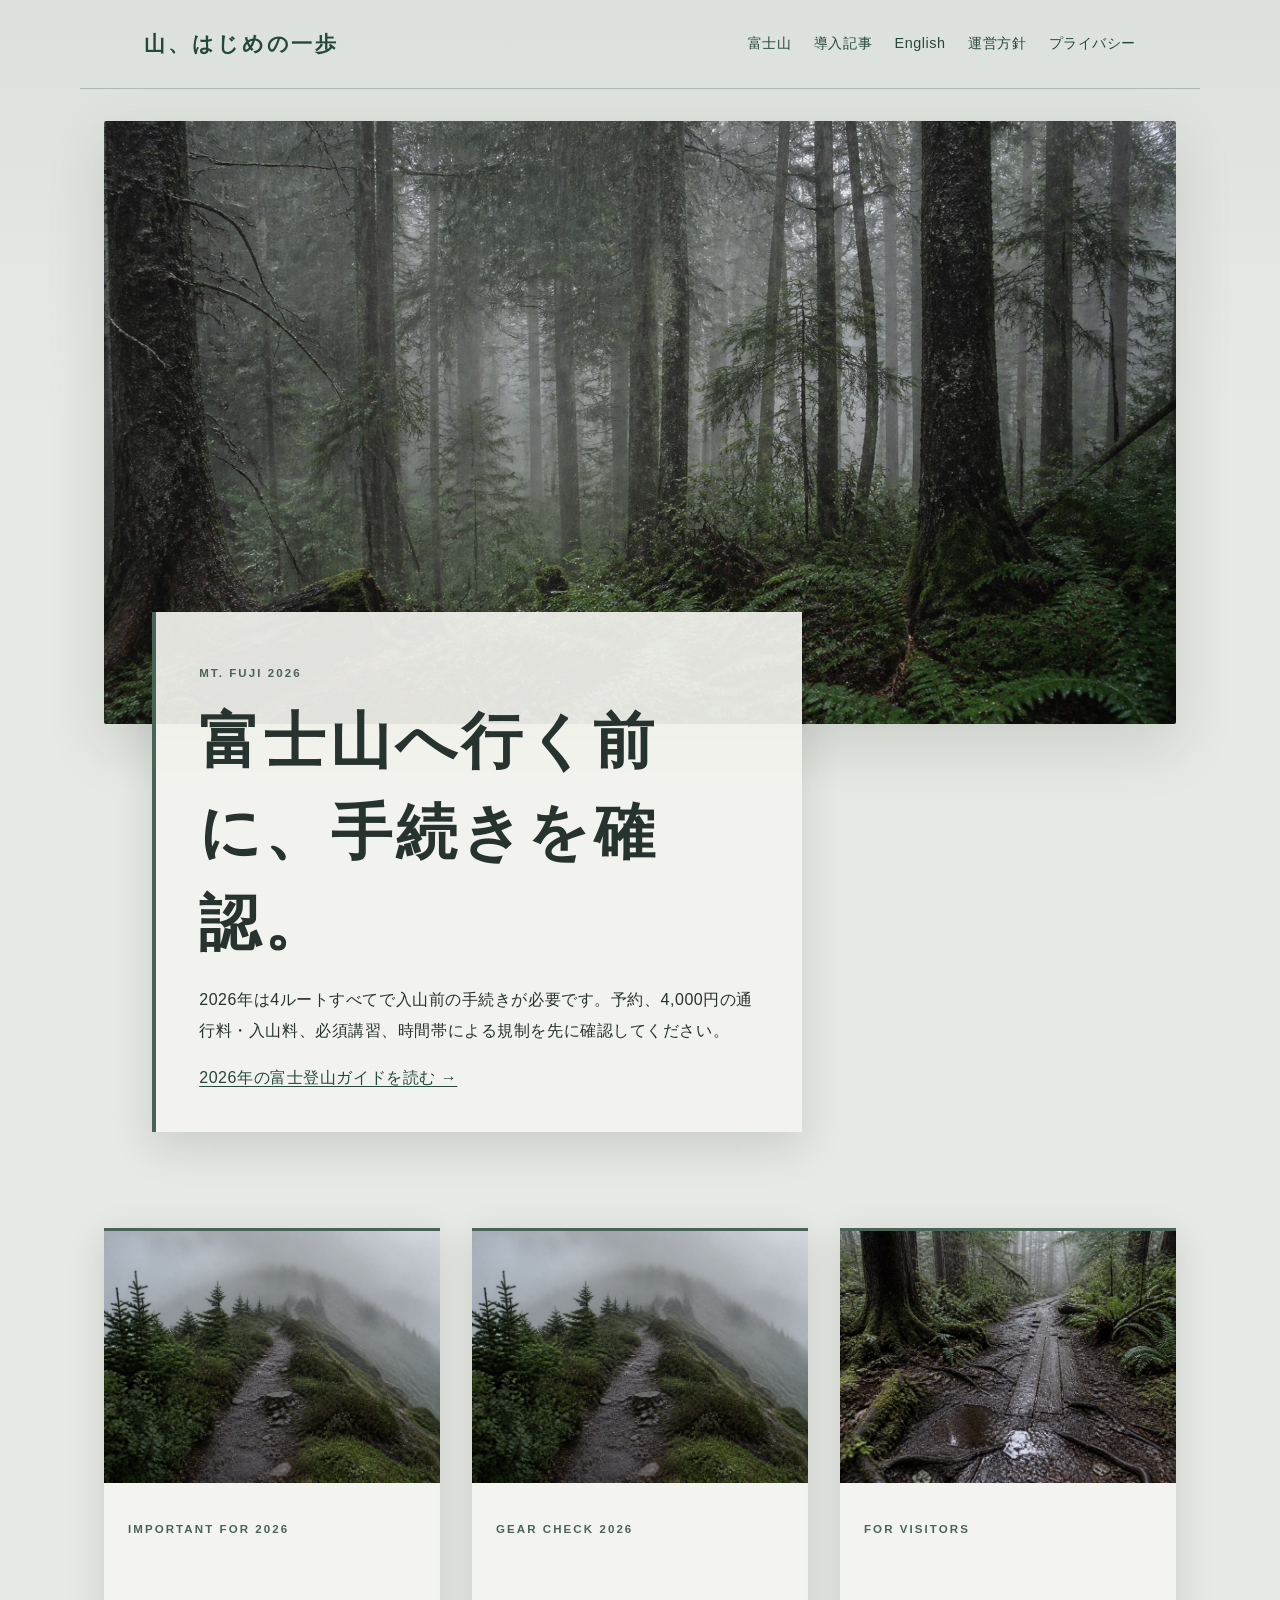
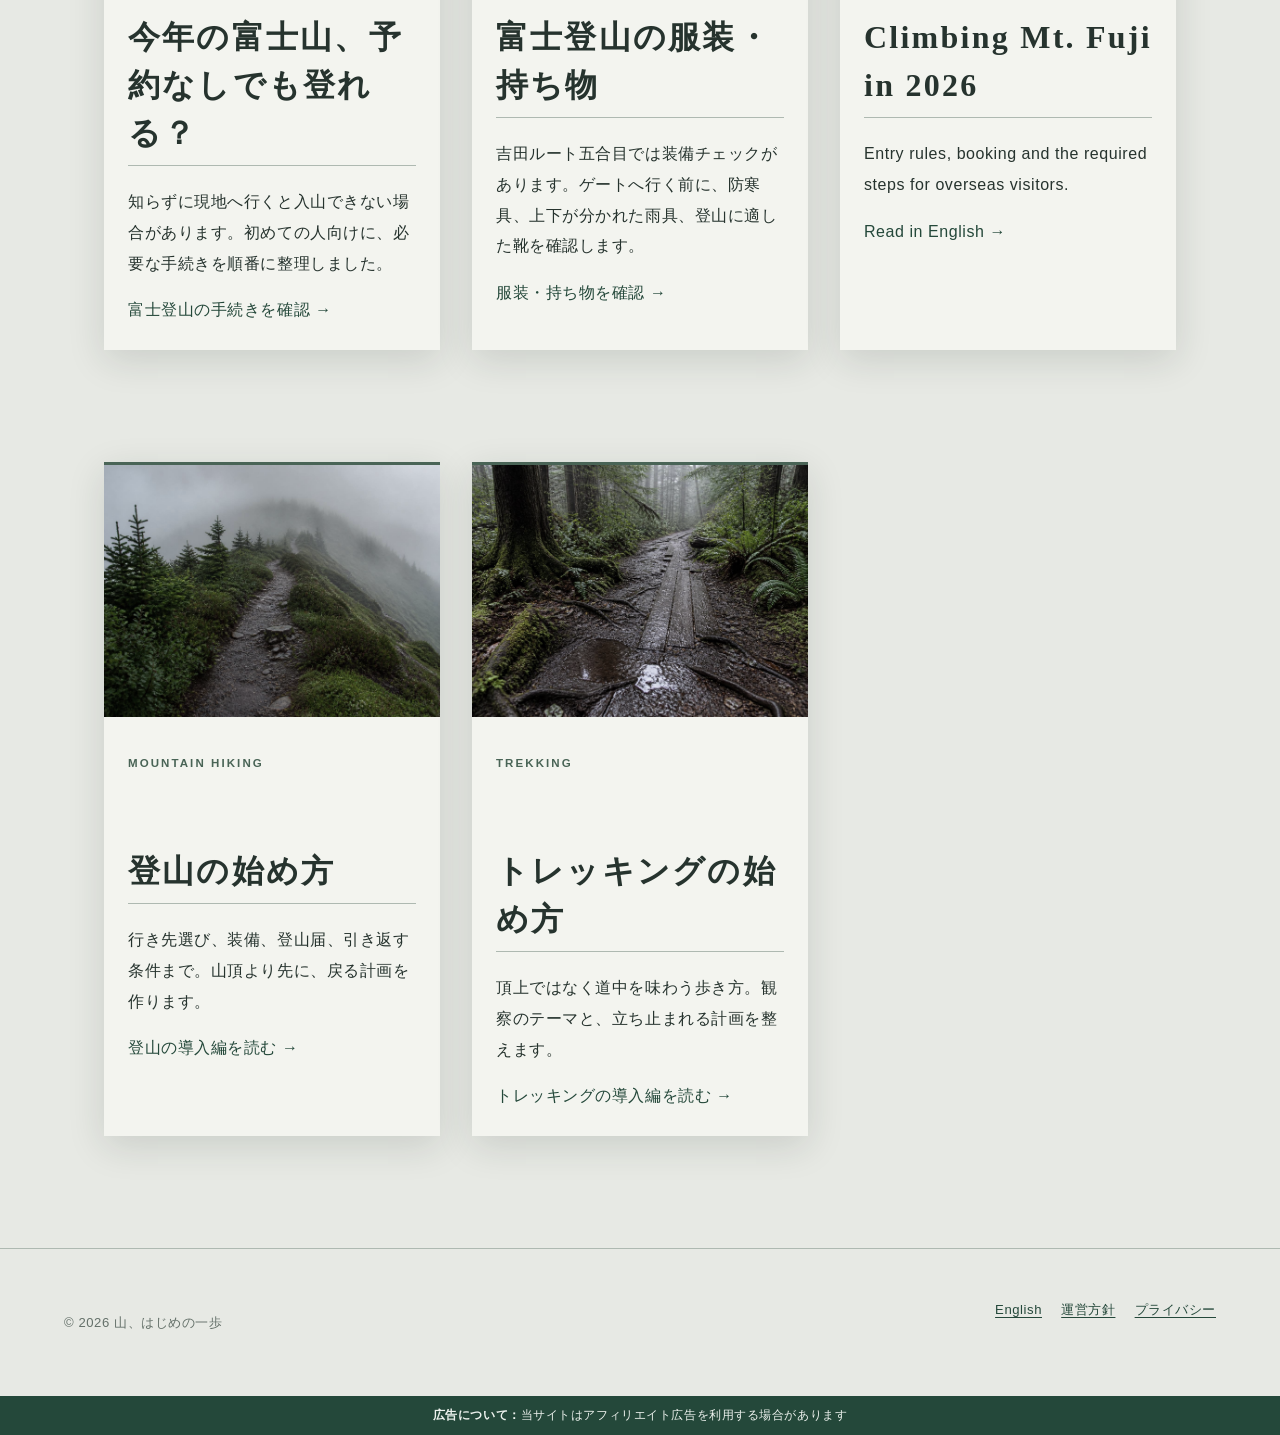
==== commit 0de06160: "Drop swimming; focus the site on mountains Manager 判断によりスイミングをサイトから外した。  削除・修正: - articles/swimming-" ====
--- a/index.html
+++ b/index.html
@@ -1 +1 @@
-<!doctype html><html lang="ja"><head><meta charset="utf-8"><meta name="viewport" content="width=device-width,initial-scale=1"><title>山、はじめの一歩｜富士登山・登山・トレッキング入門</title><meta name="description" content="2026年の富士登山手続きと、登山・トレッキング・スイミングを始める人のための案内です。"><meta name="theme-color" content="#24483a"><link rel="canonical" href="https://isseyuuu.github.io/yama-hajime/"><link rel="alternate" hreflang="ja" href="https://isseyuuu.github.io/yama-hajime/"><link rel="alternate" hreflang="en" href="https://isseyuuu.github.io/yama-hajime/en/"><link rel="icon" href="assets/favicon.svg" type="image/svg+xml"><link rel="stylesheet" href="assets/style.css"><meta property="og:type" content="website"><meta property="og:locale" content="ja_JP"><meta property="og:site_name" content="山、はじめの一歩"><meta property="og:title" content="山、はじめの一歩"><meta property="og:description" content="2026年の富士登山と、外へ出るための初心者ガイド。"><meta property="og:url" content="https://isseyuuu.github.io/yama-hajime/"><meta property="og:image" content="https://isseyuuu.github.io/yama-hajime/assets/images/hero-rain-forest.jpg"><meta name="twitter:card" content="summary_large_image"><script type="application/ld+json">{"@context":"https://schema.org","@type":"WebSite","name":"山、はじめの一歩","url":"https://isseyuuu.github.io/yama-hajime/","description":"富士登山・登山・トレッキング・スイミングの初心者向け導入メディア"}</script></head><body><a class="skip-link" href="#main">本文へ移動</a><header class="site-header"><a class="logo" href="index.html">山、はじめの一歩</a><nav aria-label="メインナビゲーション"><a href="#fuji">富士山</a><a href="#articles">導入記事</a><a href="en/index.html" lang="en">English</a><a href="about.html">運営方針</a><a href="privacy.html">プライバシー</a></nav></header><main id="main"><section class="hero fade"><img src="assets/images/hero-rain-forest.jpg" alt="細い雨と霧に包まれた深い森" width="1672" height="941" decoding="async"><div class="hero-copy"><p class="eyebrow">Mt. Fuji 2026</p><h1>富士山へ行く前に、手続きを確認。</h1><p>2026年は4ルートすべてで入山前の手続きが必要です。予約、4,000円の通行料・入山料、必須講習、時間帯による規制を先に確認してください。</p><a href="articles/fuji-climbing.html">2026年の富士登山ガイドを読む →</a></div></section><section id="fuji" class="cards" aria-label="富士山の記事"><article class="card"><img src="assets/images/mountain-mist.jpg" alt="霧に包まれた濡れた稜線の登山道" width="1448" height="1086" loading="lazy" decoding="async"><div class="card-body"><p class="eyebrow">Important for 2026</p><h2>今年の富士山、予約なしでも登れる？</h2><p>知らずに現地へ行くと入山できない場合があります。初めての人向けに、必要な手続きを順番に整理しました。</p><a href="articles/fuji-climbing.html">富士登山の手続きを確認 →</a></div></article><article class="card"><img src="assets/images/mountain-mist.jpg" alt="霧に包まれた濡れた稜線の登山道" width="1448" height="1086" loading="lazy" decoding="async"><div class="card-body"><p class="eyebrow">Gear check 2026</p><h2>富士登山の服装・持ち物</h2><p>吉田ルート五合目では装備チェックがあります。ゲートへ行く前に、防寒具、上下が分かれた雨具、登山に適した靴を確認します。</p><a href="articles/fuji-climbing-gear.html">服装・持ち物を確認 →</a></div></article><article class="card"><img src="assets/images/wet-trekking-trail.jpg" alt="雨に濡れた森の土と木道のトレイル" width="1448" height="1086" loading="lazy" decoding="async"><div class="card-body"><p class="eyebrow">For visitors</p><h2 lang="en">Climbing Mt. Fuji in 2026</h2><p lang="en">Entry rules, booking and the required steps for overseas visitors.</p><a href="en/fuji-climbing.html" lang="en">Read in English →</a></div></article></section><section id="articles" class="cards" aria-label="初心者向け記事"><article class="card"><img src="assets/images/mountain-mist.jpg" alt="霧に包まれた濡れた稜線の登山道" width="1448" height="1086" loading="lazy" decoding="async"><div class="card-body"><p class="eyebrow">Mountain hiking</p><h2>登山の始め方</h2><p>行き先選び、装備、登山届、引き返す条件まで。山頂より先に、戻る計画を作ります。</p><a href="articles/mountain-hiking-start.html">登山の導入編を読む →</a></div></article><article class="card"><img src="assets/images/wet-trekking-trail.jpg" alt="雨に濡れた森の土と木道のトレイル" width="1448" height="1086" loading="lazy" decoding="async"><div class="card-body"><p class="eyebrow">Trekking</p><h2>トレッキングの始め方</h2><p>頂上ではなく道中を味わう歩き方。観察のテーマと、立ち止まれる計画を整えます。</p><a href="articles/trekking-start.html">トレッキングの導入編を読む →</a></div></article><article class="card"><img src="assets/images/quiet-water.jpg" alt="雨粒の波紋と霧が重なる静かな湖面" width="1448" height="1086" loading="lazy" decoding="async"><div class="card-body"><p class="eyebrow">Swimming</p><h2>スイミングの始め方</h2><p>距離を追う前に、水中で呼吸と姿勢を戻す。施設選びから始める静かな入門です。</p><a href="articles/swimming-start.html">スイミングの導入編を読む →</a></div></article></section></main><footer><p>© 2026 山、はじめの一歩</p><div class="footer-links"><a href="en/index.html" lang="en">English</a><a href="about.html">運営方針</a><a href="privacy.html">プライバシー</a></div></footer><div class="ad-note"><strong>広告について：</strong>当サイトはアフィリエイト広告を利用する場合があります</div></body></html>
+<!doctype html><html lang="ja"><head><meta charset="utf-8"><meta name="viewport" content="width=device-width,initial-scale=1"><title>山、はじめの一歩｜富士登山・登山・トレッキング入門</title><meta name="description" content="2026年の富士登山手続きと、登山・トレッキングを始める人のための案内です。"><meta name="theme-color" content="#24483a"><link rel="canonical" href="https://isseyuuu.github.io/yama-hajime/"><link rel="alternate" hreflang="ja" href="https://isseyuuu.github.io/yama-hajime/"><link rel="alternate" hreflang="en" href="https://isseyuuu.github.io/yama-hajime/en/"><link rel="icon" href="assets/favicon.svg" type="image/svg+xml"><link rel="stylesheet" href="assets/style.css"><meta property="og:type" content="website"><meta property="og:locale" content="ja_JP"><meta property="og:site_name" content="山、はじめの一歩"><meta property="og:title" content="山、はじめの一歩"><meta property="og:description" content="2026年の富士登山と、外へ出るための初心者ガイド。"><meta property="og:url" content="https://isseyuuu.github.io/yama-hajime/"><meta property="og:image" content="https://isseyuuu.github.io/yama-hajime/assets/images/hero-rain-forest.jpg"><meta name="twitter:card" content="summary_large_image"><script type="application/ld+json">{"@context":"https://schema.org","@type":"WebSite","name":"山、はじめの一歩","url":"https://isseyuuu.github.io/yama-hajime/","description":"富士登山・登山・トレッキングの初心者向け導入メディア"}</script></head><body><a class="skip-link" href="#main">本文へ移動</a><header class="site-header"><a class="logo" href="index.html">山、はじめの一歩</a><nav aria-label="メインナビゲーション"><a href="#fuji">富士山</a><a href="#articles">導入記事</a><a href="en/index.html" lang="en">English</a><a href="about.html">運営方針</a><a href="privacy.html">プライバシー</a></nav></header><main id="main"><section class="hero fade"><img src="assets/images/hero-rain-forest.jpg" alt="細い雨と霧に包まれた深い森" width="1672" height="941" decoding="async"><div class="hero-copy"><p class="eyebrow">Mt. Fuji 2026</p><h1>富士山へ行く前に、手続きを確認。</h1><p>2026年は4ルートすべてで入山前の手続きが必要です。予約、4,000円の通行料・入山料、必須講習、時間帯による規制を先に確認してください。</p><a href="articles/fuji-climbing.html">2026年の富士登山ガイドを読む →</a></div></section><section id="fuji" class="cards" aria-label="富士山の記事"><article class="card"><img src="assets/images/mountain-mist.jpg" alt="霧に包まれた濡れた稜線の登山道" width="1448" height="1086" loading="lazy" decoding="async"><div class="card-body"><p class="eyebrow">Important for 2026</p><h2>今年の富士山、予約なしでも登れる？</h2><p>知らずに現地へ行くと入山できない場合があります。初めての人向けに、必要な手続きを順番に整理しました。</p><a href="articles/fuji-climbing.html">富士登山の手続きを確認 →</a></div></article><article class="card"><img src="assets/images/mountain-mist.jpg" alt="霧に包まれた濡れた稜線の登山道" width="1448" height="1086" loading="lazy" decoding="async"><div class="card-body"><p class="eyebrow">Gear check 2026</p><h2>富士登山の服装・持ち物</h2><p>吉田ルート五合目では装備チェックがあります。ゲートへ行く前に、防寒具、上下が分かれた雨具、登山に適した靴を確認します。</p><a href="articles/fuji-climbing-gear.html">服装・持ち物を確認 →</a></div></article><article class="card"><img src="assets/images/wet-trekking-trail.jpg" alt="雨に濡れた森の土と木道のトレイル" width="1448" height="1086" loading="lazy" decoding="async"><div class="card-body"><p class="eyebrow">For visitors</p><h2 lang="en">Climbing Mt. Fuji in 2026</h2><p lang="en">Entry rules, booking and the required steps for overseas visitors.</p><a href="en/fuji-climbing.html" lang="en">Read in English →</a></div></article></section><section id="articles" class="cards" aria-label="初心者向け記事"><article class="card"><img src="assets/images/mountain-mist.jpg" alt="霧に包まれた濡れた稜線の登山道" width="1448" height="1086" loading="lazy" decoding="async"><div class="card-body"><p class="eyebrow">Mountain hiking</p><h2>登山の始め方</h2><p>行き先選び、装備、登山届、引き返す条件まで。山頂より先に、戻る計画を作ります。</p><a href="articles/mountain-hiking-start.html">登山の導入編を読む →</a></div></article><article class="card"><img src="assets/images/wet-trekking-trail.jpg" alt="雨に濡れた森の土と木道のトレイル" width="1448" height="1086" loading="lazy" decoding="async"><div class="card-body"><p class="eyebrow">Trekking</p><h2>トレッキングの始め方</h2><p>頂上ではなく道中を味わう歩き方。観察のテーマと、立ち止まれる計画を整えます。</p><a href="articles/trekking-start.html">トレッキングの導入編を読む →</a></div></article></section></main><footer><p>© 2026 山、はじめの一歩</p><div class="footer-links"><a href="en/index.html" lang="en">English</a><a href="about.html">運営方針</a><a href="privacy.html">プライバシー</a></div></footer><div class="ad-note"><strong>広告について：</strong>当サイトはアフィリエイト広告を利用する場合があります</div></body></html>
